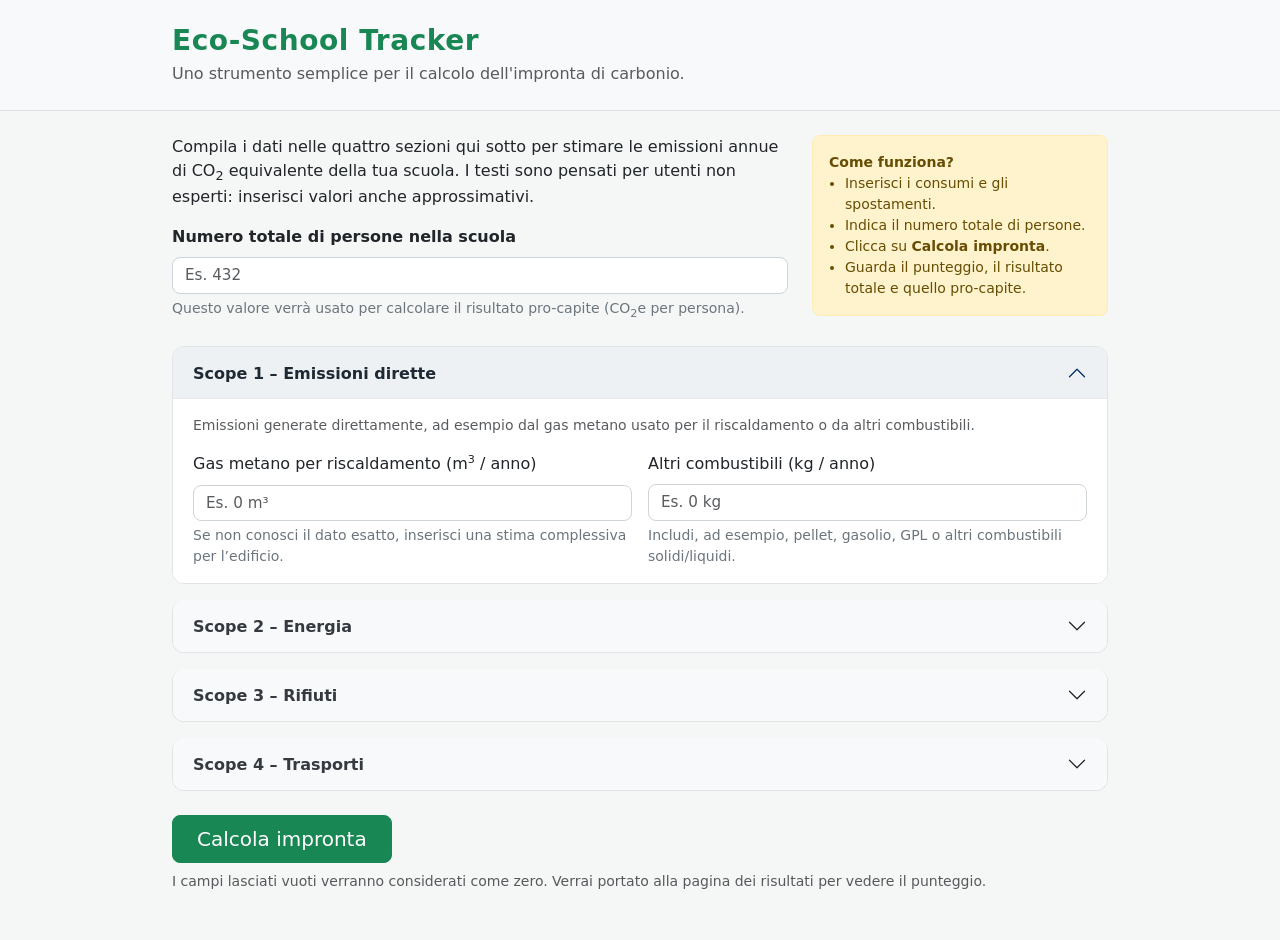
==== index.html @ d9fb8f4b "first commit" ====
<!DOCTYPE html>
<html lang="it">
<head>
  <meta charset="UTF-8" />
  <meta name="viewport" content="width=device-width, initial-scale=1" />
  <title>Eco-School Tracker</title>

  <!-- Bootstrap CSS -->
  <link
    href="https://cdn.jsdelivr.net/npm/bootstrap@5.3.3/dist/css/bootstrap.min.css"
    rel="stylesheet"
    integrity="sha384-QWTKZyjpPEjISv5WaRU9OFeRpok6YctnYmDr5pNlyT2bRjXh0JMhjY6hW+ALEwIH"
    crossorigin="anonymous"
  />

  <link rel="stylesheet" href="css/style.css" />
</head>
<body>
  <header class="py-4 mb-4 border-bottom bg-light">
    <div class="container">
      <div class="d-flex flex-column flex-md-row align-items-md-center justify-content-between gap-3">
        <div>
          <h1 class="h3 mb-1 text-success fw-bold">Eco-School Tracker</h1>
          <p class="mb-0 text-muted">
            Uno strumento semplice per il calcolo dell'impronta di carbonio.
          </p>
        </div>
      </div>
    </div>
  </header>

  <main class="container mb-5">
    <section class="mb-4">
      <div class="row g-4">
        <div class="col-lg-8">
          <p>
            Compila i dati nelle quattro sezioni qui sotto per stimare le emissioni annue di CO<span class="subscript">2</span>
            equivalente della tua scuola. I testi sono pensati per utenti non esperti: inserisci valori anche approssimativi.
          </p>
          <div class="mt-3">
            <label for="numeroStudenti" class="form-label fw-semibold">
              Numero totale di persone nella scuola
            </label>
            <input
              type="number"
              min="1"
              class="form-control"
              id="numeroStudenti"
              placeholder="Es. 432"
            />
            <div class="form-text">
              Questo valore verrà usato per calcolare il risultato pro-capite (CO<span class="subscript">2</span>e per persona).
            </div>
          </div>
        </div>
        <div class="col-lg-4">
          <div class="p-3 border rounded-3 small" style="background-color: #fff3cd; border-color: #ffecb5 !important; color: #664d03;">
            <strong>Come funziona?</strong>
            <ul class="mb-0 ps-3">
              <li>Inserisci i consumi e gli spostamenti.</li>
              <li>Indica il numero totale di persone.</li>
              <li>Clicca su <strong>Calcola impronta</strong>.</li>
              <li>Guarda il punteggio, il risultato totale e quello pro-capite.</li>
            </ul>
          </div>
        </div>
      </div>
    </section>

    <!-- Accordion Scope -->
    <section class="mb-4">
      <div class="accordion" id="scopeAccordion">
        <!-- Scope 1 -->
        <div class="accordion-item">
          <h2 class="accordion-header" id="headingScope1">
            <button
              class="accordion-button"
              type="button"
              data-bs-toggle="collapse"
              data-bs-target="#collapseScope1"
              aria-expanded="true"
              aria-controls="collapseScope1"
            >
              Scope 1 – Emissioni dirette
            </button>
          </h2>
          <div
            id="collapseScope1"
            class="accordion-collapse collapse show"
            aria-labelledby="headingScope1"
            data-bs-parent="#scopeAccordion"
          >
            <div class="accordion-body">
              <p class="small text-muted">
                Emissioni generate direttamente, ad esempio dal gas metano usato per il riscaldamento o da altri combustibili.
              </p>
              <div class="row g-3">
                <div class="col-md-6">
                  <label for="gasMetanoMc" class="form-label">
                    Gas metano per riscaldamento (m<span class="superscript">3</span> / anno)
                  </label>
                  <input
                    type="number"
                    min="0"
                    class="form-control"
                    id="gasMetanoMc"
                    placeholder="Es. 0 m³"
                  />
                  <div class="form-text">
                    Se non conosci il dato esatto, inserisci una stima complessiva per l’edificio.
                  </div>
                </div>
                <div class="col-md-6">
                  <label for="altriCombustibiliKg" class="form-label">
                    Altri combustibili (kg / anno)
                  </label>
                  <input
                    type="number"
                    min="0"
                    class="form-control"
                    id="altriCombustibiliKg"
                    placeholder="Es. 0 kg"
                  />
                  <div class="form-text">
                    Includi, ad esempio, pellet, gasolio, GPL o altri combustibili solidi/liquidi.
                  </div>
                </div>
              </div>
            </div>
          </div>
        </div>

        <!-- Scope 2 -->
        <div class="accordion-item">
          <h2 class="accordion-header" id="headingScope2">
            <button
              class="accordion-button collapsed"
              type="button"
              data-bs-toggle="collapse"
              data-bs-target="#collapseScope2"
              aria-expanded="false"
              aria-controls="collapseScope2"
            >
              Scope 2 – Energia
            </button>
          </h2>
          <div
            id="collapseScope2"
            class="accordion-collapse collapse"
            aria-labelledby="headingScope2"
            data-bs-parent="#scopeAccordion"
          >
            <div class="accordion-body">
              <p class="small text-muted">
                Emissioni indirette legate all’energia elettrica acquistata e utilizzata durante l’anno scolastico.
              </p>
              <div class="row g-3">
                <div class="col-md-6">
                  <label for="energiaNonRinnovabiliKwh" class="form-label">
                    Energia elettrica da fonti non rinnovabili (kWh/anno)
                  </label>
                  <input
                    type="number"
                    min="0"
                    class="form-control"
                    id="energiaNonRinnovabiliKwh"
                    placeholder="Es. 0 kWh"
                  />
                  <div class="form-text">
                    Somma di tutti i kWh acquistati da fornitori con mix non 100% rinnovabile.
                  </div>
                </div>
                <div class="col-md-6">
                  <label for="energiaRinnovabiliKwh" class="form-label">
                    Energia elettrica da fonti rinnovabili (kWh/anno)
                  </label>
                  <input
                    type="number"
                    min="0"
                    class="form-control"
                    id="energiaRinnovabiliKwh"
                    placeholder="Es. 20.664 kWh"
                  />
                  <div class="form-text">
                    Nel modello semplificato questa quota non genera emissioni (fattore 0 kg CO<span class="subscript">2</span>/kWh).
                  </div>
                </div>
                <div class="col-md-6">
                  <label for="energiaAutoprodottaKwh" class="form-label">
                    Energia elettrica autoprodotta annuale (kWh)
                  </label>
                  <input
                    type="number"
                    min="0"
                    class="form-control"
                    id="energiaAutoprodottaKwh"
                    placeholder="Es. 45.743 kWh"
                  />
                  <div class="form-text">
                    Energia prodotta da impianti della scuola (es. fotovoltaico sul tetto).
                  </div>
                </div>
                <div class="col-md-6">
                  <label for="energiaAutoconsumataKwh" class="form-label">
                    Energia elettrica autoconsumata (kWh/anno)
                  </label>
                  <input
                    type="number"
                    min="0"
                    class="form-control"
                    id="energiaAutoconsumataKwh"
                    placeholder="Es. 45.743 kWh"
                  />
                  <div class="form-text">
                    Considerata rinnovabile e a impatto nullo nel modello educativo di questa app.
                  </div>
                </div>
              </div>
            </div>
          </div>
        </div>

        <!-- Scope 3 – Rifiuti -->
        <div class="accordion-item">
          <h2 class="accordion-header" id="headingScope3Waste">
            <button
              class="accordion-button collapsed"
              type="button"
              data-bs-toggle="collapse"
              data-bs-target="#collapseScope3Waste"
              aria-expanded="false"
              aria-controls="collapseScope3Waste"
            >
              Scope 3 – Rifiuti
            </button>
          </h2>
          <div
            id="collapseScope3Waste"
            class="accordion-collapse collapse"
            aria-labelledby="headingScope3Waste"
            data-bs-parent="#scopeAccordion"
          >
            <div class="accordion-body">
              <p class="small text-muted mb-2">
                Inserisci una stima della quantità annua per ciascuna tipologia di rifiuto prodotto dalla scuola.
              </p>
              <p class="small fw-semibold mb-2">Tipologia di rifiuti prodotti e quantità annua (kg)</p>
              <div class="row g-3">
                <div class="col-md-6">
                  <label for="rifiutiPlasticaKg" class="form-label">Plastica (kg/anno)</label>
                  <input
                    type="number"
                    min="0"
                    class="form-control"
                    id="rifiutiPlasticaKg"
                    placeholder="Es. 420 kg"
                  />
                  <div class="form-text">Bottiglie, imballaggi e altri rifiuti di plastica.</div>
                </div>
                <div class="col-md-6">
                  <label for="rifiutiCartaKg" class="form-label">Carta (kg/anno)</label>
                  <input
                    type="number"
                    min="0"
                    class="form-control"
                    id="rifiutiCartaKg"
                    placeholder="Es. 480 kg"
                  />
                  <div class="form-text">Carta e cartone prodotti in un anno (esclusi archivi).</div>
                </div>
                <div class="col-md-6">
                  <label for="rifiutiVetroKg" class="form-label">Vetro (kg/anno)</label>
                  <input
                    type="number"
                    min="0"
                    class="form-control"
                    id="rifiutiVetroKg"
                    placeholder="Es. 0 kg"
                  />
                  <div class="form-text">Bottiglie e contenitori di vetro.</div>
                </div>
                <div class="col-md-6">
                  <label for="rifiutiMetalliKg" class="form-label">Metalli (kg/anno)</label>
                  <input
                    type="number"
                    min="0"
                    class="form-control"
                    id="rifiutiMetalliKg"
                    placeholder="Es. 0 kg"
                  />
                  <div class="form-text">Lattine o altri rifiuti metallici.</div>
                </div>
                <div class="col-md-6">
                  <label for="rifiutiLegnoKg" class="form-label">Legno (kg/anno)</label>
                  <input
                    type="number"
                    min="0"
                    class="form-control"
                    id="rifiutiLegnoKg"
                    placeholder="Es. 0 kg"
                  />
                  <div class="form-text">Scarti di legno provenienti, ad esempio, da piccoli lavori.</div>
                </div>
                <div class="col-md-6">
                  <label for="rifiutiIndifferenziatiKg" class="form-label">Indifferenziati (kg/anno)</label>
                  <input
                    type="number"
                    min="0"
                    class="form-control"
                    id="rifiutiIndifferenziatiKg"
                    placeholder="Es. 1.100 kg"
                  />
                  <div class="form-text">Tutto ciò che non viene differenziato (secco residuo).</div>
                </div>
              </div>
            </div>
          </div>
        </div>

        <!-- Scope 4 – Trasporti -->
        <div class="accordion-item">
          <h2 class="accordion-header" id="headingScope3Transport">
            <button
              class="accordion-button collapsed"
              type="button"
              data-bs-toggle="collapse"
              data-bs-target="#collapseScope3Transport"
              aria-expanded="false"
              aria-controls="collapseScope3Transport"
            >
            Scope 4 – Trasporti
            </button>
          </h2>
          <div
            id="collapseScope3Transport"
            class="accordion-collapse collapse"
            aria-labelledby="headingScope3Transport"
            data-bs-parent="#scopeAccordion"
          >
            <div class="accordion-body">
              <p class="small text-muted mb-2">
                Emissioni dovute agli spostamenti casa–scuola (o casa–lavoro) abituali per ciascun mezzo.
              </p>
              <div class="row g-2 align-items-end mb-3">
                <div class="col-12 col-md-4">
                  <label class="form-label fw-semibold" for="giorniScuola">
                    Numero di giorni di scuola totali
                  </label>
                  <input
                    type="number"
                    min="1"
                    class="form-control"
                    id="giorniScuola"
                    placeholder="Es. 200"
                  />
                  <div class="form-text">
                    Indica il numero di giorni di scuola considerati per i calcoli degli spostamenti.
                  </div>
                </div>
              </div>
              <div class="row g-2 align-items-end">
                <div class="col-12 col-md-3">
                  <label class="form-label">
                    Descrizione mezzo di trasporto
                  </label>
                </div>
                <div class="col-6 col-md-3">
                  <label class="form-label">
                    Numero di persone
                  </label>
                </div>
                <div class="col-6 col-md-3">
                  <label class="form-label">
                    Distanza giornaliera percorsa [km/giorno]
                  </label>
                </div>
                <div class="col-12 col-md-3">
                  <label class="form-label">
                    Totale km annui (km × giorni × persone)
                  </label>
                </div>

                <!-- Autobus -->
                <div class="col-12 col-md-3">
                  <input
                    type="text"
                    class="form-control"
                    id="mezzoAutobusDesc"
                    value="Autobus"
                    readonly
                  />
                </div>
                <div class="col-6 col-md-3">
                  <input
                    type="number"
                    min="0"
                    class="form-control"
                    id="personeAutobus"
                    placeholder="Es. 86"
                  />
                </div>
                <div class="col-6 col-md-3">
                  <input
                    type="number"
                    min="0"
                    class="form-control"
                    id="kmAutobusAnnui"
                    placeholder="Es. 21 km/giorno"
                  />
                </div>
                <div class="col-12 col-md-3">
                  <input
                    type="number"
                    class="form-control bg-light"
                    id="kmAutobusTotali"
                    readonly
                  />
                </div>

                <!-- Macchina -->
                <div class="col-12 col-md-3">
                  <input
                    type="text"
                    class="form-control"
                    id="mezzoMacchinaDesc"
                    value="Macchina"
                    readonly
                  />
                </div>
                <div class="col-6 col-md-3">
                  <input
                    type="number"
                    min="0"
                    class="form-control"
                    id="personeMacchina"
                    placeholder="Es. 259"
                  />
                </div>
                <div class="col-6 col-md-3">
                  <input
                    type="number"
                    min="0"
                    class="form-control"
                    id="kmMacchinaAnnui"
                    placeholder="Es. 8 km/giorno"
                  />
                </div>
                <div class="col-12 col-md-3">
                  <input
                    type="number"
                    class="form-control bg-light"
                    id="kmMacchinaTotali"
                    readonly
                  />
                </div>

                <!-- Piedi -->
                <div class="col-12 col-md-3">
                  <input
                    type="text"
                    class="form-control"
                    id="mezzoPiediDesc"
                    value="Piedi"
                    readonly
                  />
                </div>
                <div class="col-6 col-md-3">
                  <input
                    type="number"
                    min="0"
                    class="form-control"
                    id="personePiedi"
                    placeholder="Es. 65"
                  />
                </div>
                <div class="col-6 col-md-3">
                  <input
                    type="number"
                    min="0"
                    class="form-control"
                    id="kmPiediAnnui"
                    placeholder="Es. 1,5 km/giorno"
                  />
                </div>
                <div class="col-12 col-md-3">
                  <input
                    type="number"
                    class="form-control bg-light"
                    id="kmPiediTotali"
                    readonly
                  />
                </div>

                <!-- Macchine elettriche -->
                <div class="col-12 col-md-3">
                  <input
                    type="text"
                    class="form-control"
                    id="mezzoElettricaDesc"
                    value="Macchine elettriche"
                    readonly
                  />
                </div>
                <div class="col-6 col-md-3">
                  <input
                    type="number"
                    min="0"
                    class="form-control"
                    id="personeElettrica"
                    placeholder="Es. 22"
                  />
                </div>
                <div class="col-6 col-md-3">
                  <input
                    type="number"
                    min="0"
                    class="form-control"
                    id="kmElettricaAnnui"
                    placeholder="Es. 8 km/giorno"
                  />
                </div>
                <div class="col-12 col-md-3">
                  <input
                    type="number"
                    class="form-control bg-light"
                    id="kmElettricaTotali"
                    readonly
                  />
                </div>
              </div>
            </div>
          </div>
        </div>
      </div>
    </section>

    <!-- Anteprima del risultato + pulsante calcolo -->
    <section class="mb-5">
      <button id="calcolaBtn" class="btn btn-primary btn-lg px-4">
        Calcola impronta
      </button>
      <div class="form-text mt-2 text-muted">
        I campi lasciati vuoti verranno considerati come zero. Verrai portato alla pagina dei risultati per vedere il punteggio.
      </div>
    </section>
  </main>

  <!-- Bootstrap JS (bundle includes Popper) -->
  <script
    src="https://cdn.jsdelivr.net/npm/bootstrap@5.3.3/dist/js/bootstrap.bundle.min.js"
    integrity="sha384-YvpcrYf0tY3lHB60NNkmXc5s9fDVZLESaAA55NDzOxhy9GkcIdslK1eN7N6jIeHz"
    crossorigin="anonymous"
  ></script>

  <script src="js/calculator.js"></script>
  <script src="js/app.js"></script>
</body>
</html>
---- css/style.css ----
body {
  background-color: #f5f7f6;
  font-family: system-ui, -apple-system, BlinkMacSystemFont, "Segoe UI", sans-serif;
}

header h1 {
  letter-spacing: 0.02em;
}

.subscript {
  font-size: 0.8em;
  vertical-align: sub;
}

.superscript {
  font-size: 0.7em;
  vertical-align: super;
}

main.container {
  max-width: 960px;
}

header .container {
  max-width: 960px;
}

.accordion-item {
  border-radius: 0.75rem !important;
  overflow: hidden;
  border: 1px solid #e0e4e7;
  background-color: #ffffff;
}

.accordion-item + .accordion-item {
  margin-top: 1rem;
}

.accordion-button {
  font-weight: 600;
  background-color: #f8f9fa;
  color: #343a40;
}

.accordion-button:not(.collapsed) {
  color: #1f2933;
  background-color: #eef1f4;
  box-shadow: inset 0 -1px 0 rgba(0, 0, 0, 0.03);
}

.accordion-body {
  background-color: #ffffff;
}

.alert-warning {
  border-radius: 0.75rem;
}

input[type="number"]::-webkit-outer-spin-button,
input[type="number"]::-webkit-inner-spin-button {
  -webkit-appearance: none;
  margin: 0;
}

input[type="number"] {
  -moz-appearance: textfield;
}

.form-control {
  border-radius: 0.5rem;
  border: 1px solid #ced4da;
  font-size: 0.95rem;
}

.form-control:focus {
  border-color: #198754;
  box-shadow: 0 0 0 0.15rem rgba(25, 135, 84, 0.25);
}

.form-text {
  color: #6c757d;
}

.card {
  border-radius: 0.75rem;
  border: 1px solid #e0e4e7;
}

.card-title {
  color: #1f2933;
}

.progress-card {
  background-color: #ffffff;
}

.preview-card {
  background-color: #f8f9fa;
}

.bg-low {
  background-color: #dc3545 !important;
}

.bg-medium {
  background-color: #ffc107 !important;
  color: #212529 !important;
}

.bg-high {
  background-color: #198754 !important;
}

#calcolaBtn {
  border-radius: 0.5rem;
  background-color: #198754;
  border-color: #198754;
  box-shadow: none;
}

#calcolaBtn:hover {
  background-color: #157347;
  border-color: #157347;
}

.scope-bar-row {
  margin-bottom: 0.75rem;
}

.scope-bar-track {
  background-color: #e9ecef;
  border-radius: 999px;
  overflow: hidden;
  height: 0.75rem;
}

.scope-bar-fill {
  height: 100%;
  border-radius: 999px;
}

.scope-bar-fill.scope1 {
  background-color: #a4c4b1;
}

.scope-bar-fill.scope2 {
  background-color: #9fb9d6;
}

.scope-bar-fill.scope3-waste {
  background-color: #c6b0cf;
}

.scope-bar-fill.scope3-transport {
  background-color: #b4b8d0;
}

@media (max-width: 575.98px) {
  header h1 {
    font-size: 1.3rem;
  }

  #calcolaBtn {
    width: 100%;
  }
}
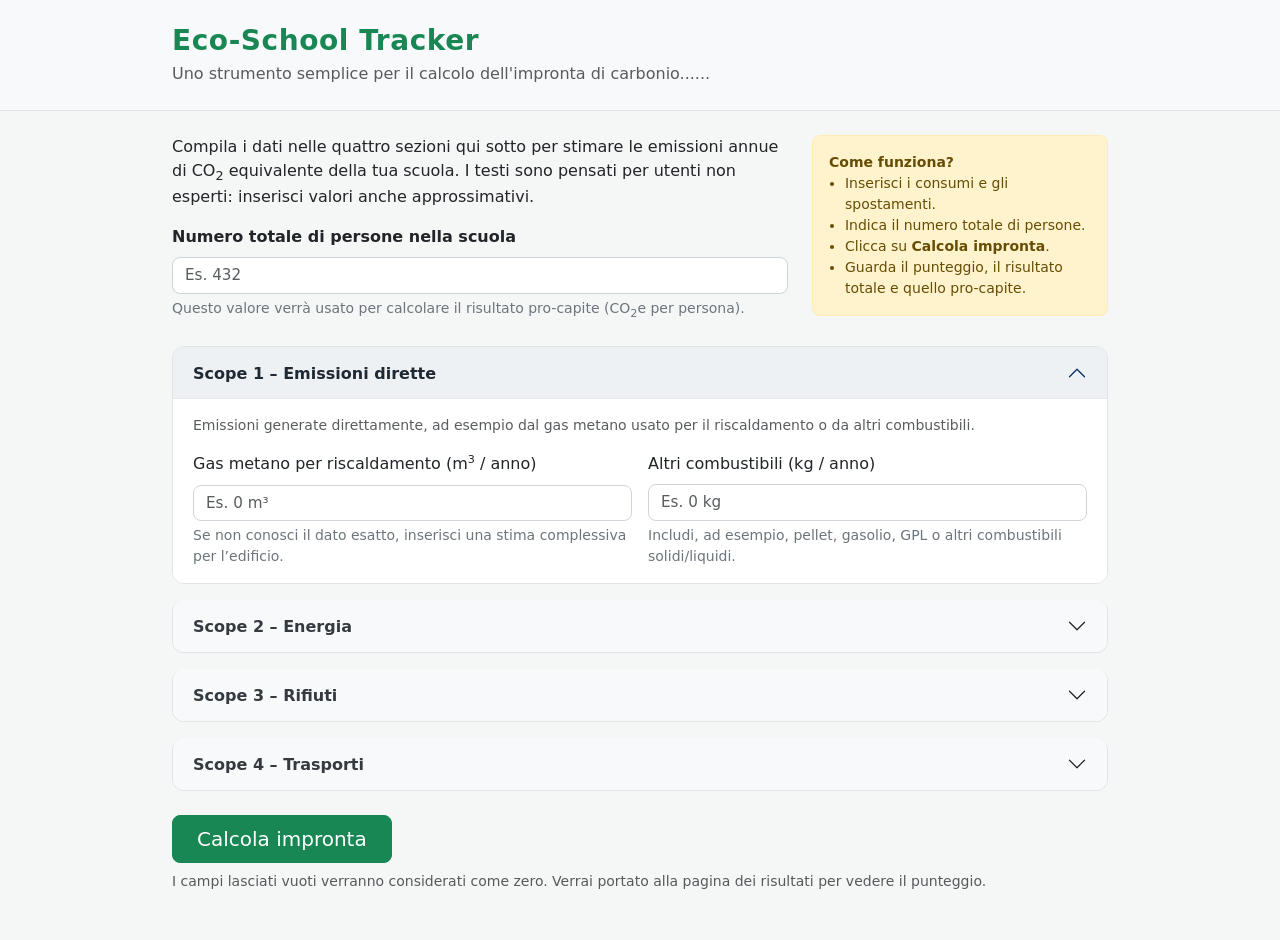
==== commit 99be50f5: "ss" ====
--- a/index.html
+++ b/index.html
@@ -22,7 +22,7 @@
         <div>
           <h1 class="h3 mb-1 text-success fw-bold">Eco-School Tracker</h1>
           <p class="mb-0 text-muted">
-            Uno strumento semplice per il calcolo dell'impronta di carbonio.
+            Uno strumento semplice per il calcolo dell'impronta di carbonio......
           </p>
         </div>
       </div>
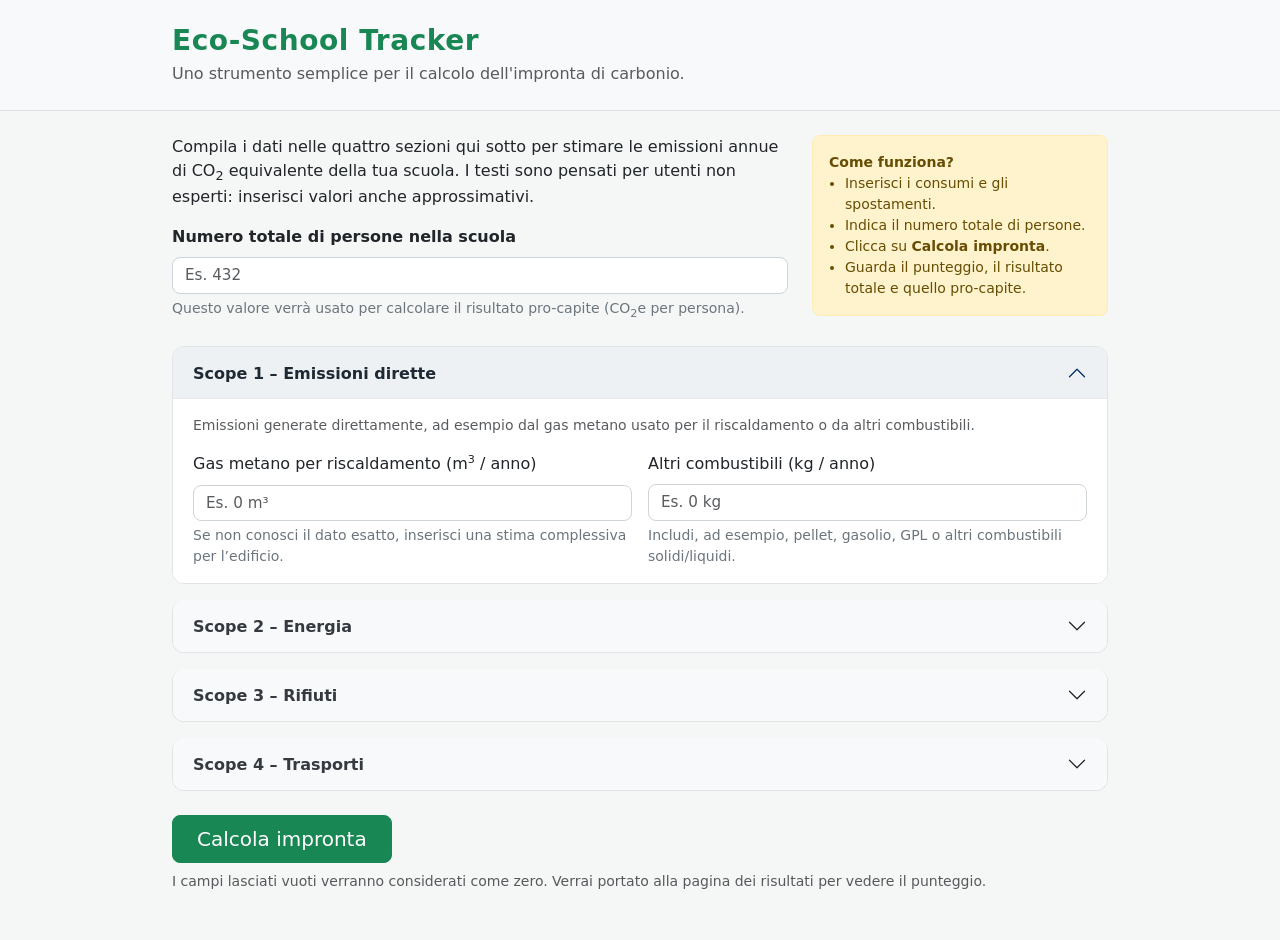
==== commit a2c84d6c: "ss" ====
--- a/index.html
+++ b/index.html
@@ -22,7 +22,7 @@
         <div>
           <h1 class="h3 mb-1 text-success fw-bold">Eco-School Tracker</h1>
           <p class="mb-0 text-muted">
-            Uno strumento semplice per il calcolo dell'impronta di carbonio......
+            Uno strumento semplice per il calcolo dell'impronta di carbonio.
           </p>
         </div>
       </div>
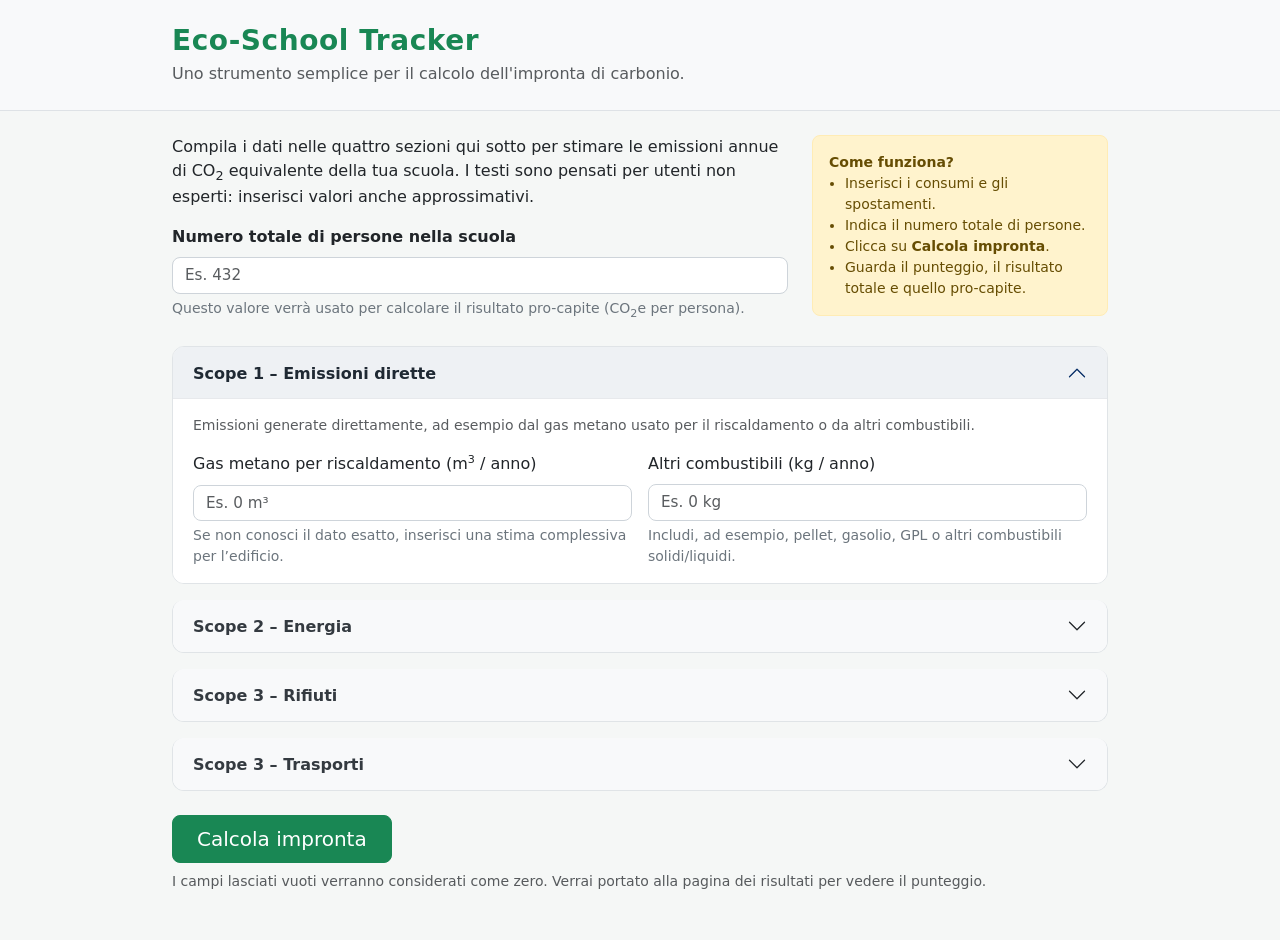
==== commit 83a0ef41: "ss" ====
--- a/index.html
+++ b/index.html
@@ -328,7 +328,7 @@
               aria-expanded="false"
               aria-controls="collapseScope3Transport"
             >
-            Scope 4 – Trasporti
+            Scope 3 – Trasporti
             </button>
           </h2>
           <div
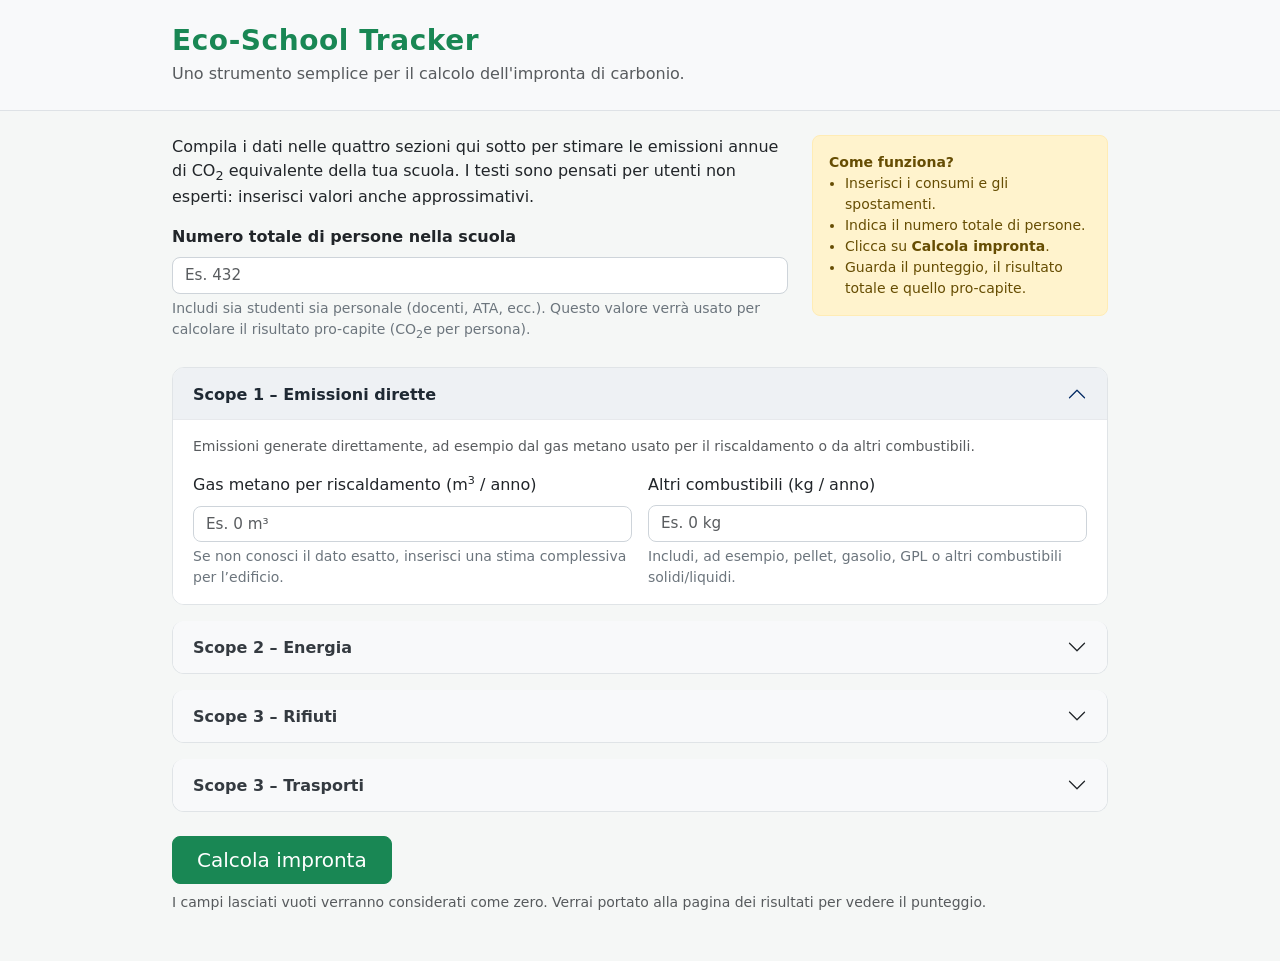
==== commit 3b70f4af: "ss" ====
--- a/index.html
+++ b/index.html
@@ -4,6 +4,8 @@
   <meta charset="UTF-8" />
   <meta name="viewport" content="width=device-width, initial-scale=1" />
   <title>Eco-School Tracker</title>
+  <link rel="icon" type="image/png" href="Layout/favicon.png" sizes="32x32" />
+  <link rel="icon" type="image/png" href="Layout/favicon.png" sizes="16x16" />
 
   <!-- Bootstrap CSS -->
   <link
@@ -38,18 +40,18 @@
             equivalente della tua scuola. I testi sono pensati per utenti non esperti: inserisci valori anche approssimativi.
           </p>
           <div class="mt-3">
-            <label for="numeroStudenti" class="form-label fw-semibold">
+            <label for="numeroPersoneTotali" class="form-label fw-semibold">
               Numero totale di persone nella scuola
             </label>
             <input
               type="number"
               min="1"
               class="form-control"
-              id="numeroStudenti"
+              id="numeroPersoneTotali"
               placeholder="Es. 432"
             />
             <div class="form-text">
-              Questo valore verrà usato per calcolare il risultato pro-capite (CO<span class="subscript">2</span>e per persona).
+              Includi sia studenti sia personale (docenti, ATA, ecc.). Questo valore verrà usato per calcolare il risultato pro-capite (CO<span class="subscript">2</span>e per persona).
             </div>
           </div>
         </div>
@@ -209,7 +211,7 @@
                     min="0"
                     class="form-control"
                     id="energiaAutoconsumataKwh"
-                    placeholder="Es. 45.743 kWh"
+                    placeholder="Es. 66.407 kWh"
                   />
                   <div class="form-text">
                     Considerata rinnovabile e a impatto nullo nel modello educativo di questa app.
